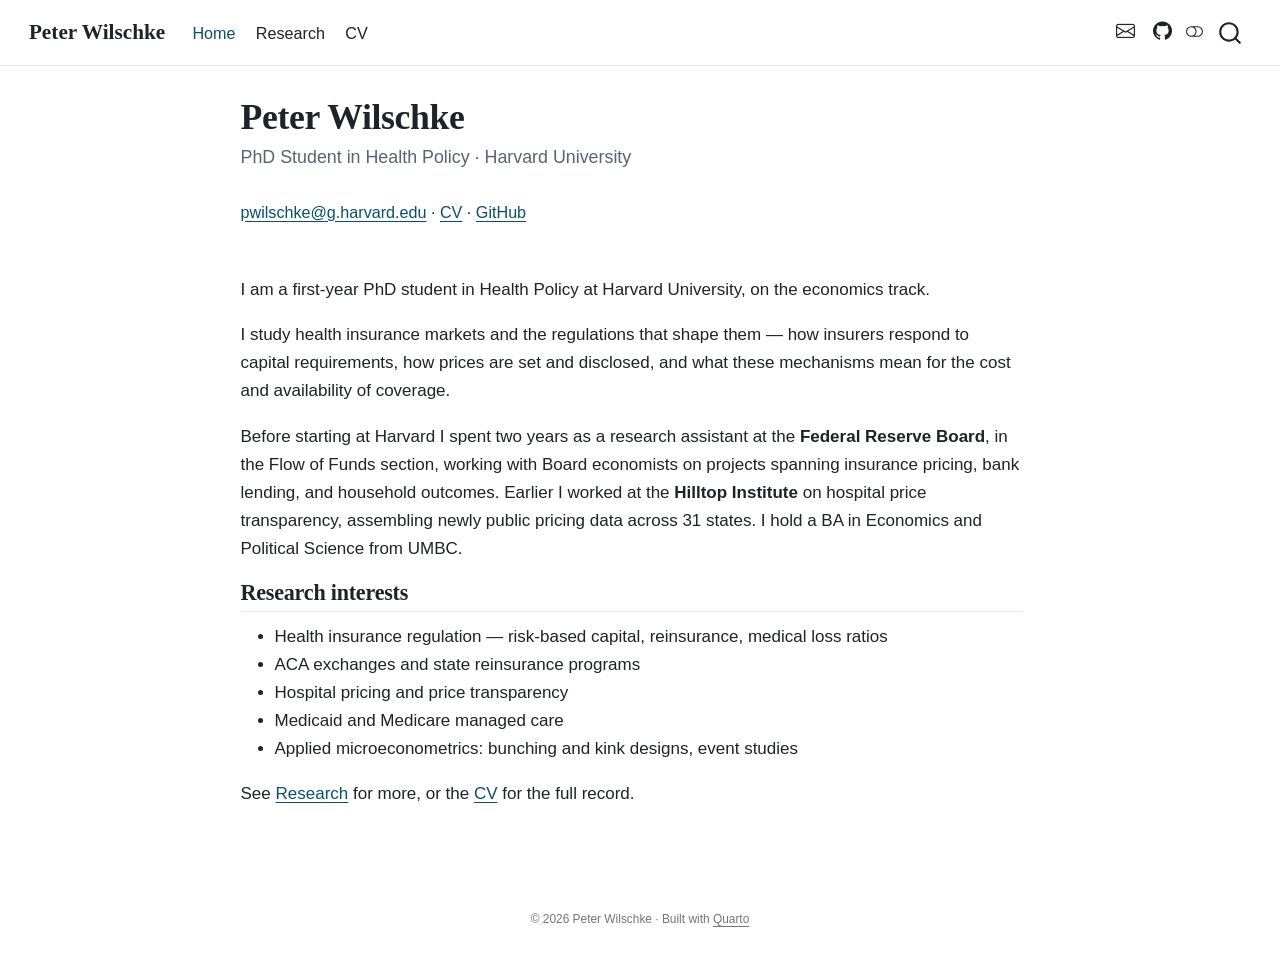
==== docs/index.html @ e1057bb3 "Initial site: Quarto academic template with published CV Home / Research / CV published; Teaching an" ====
<!DOCTYPE html>
<html xmlns="http://www.w3.org/1999/xhtml" lang="en" xml:lang="en"><head>

<meta charset="utf-8">
<meta name="generator" content="quarto-1.7.32">

<meta name="viewport" content="width=device-width, initial-scale=1.0, user-scalable=yes">


<title>Peter Wilschke</title>
<style>
code{white-space: pre-wrap;}
span.smallcaps{font-variant: small-caps;}
div.columns{display: flex; gap: min(4vw, 1.5em);}
div.column{flex: auto; overflow-x: auto;}
div.hanging-indent{margin-left: 1.5em; text-indent: -1.5em;}
ul.task-list{list-style: none;}
ul.task-list li input[type="checkbox"] {
  width: 0.8em;
  margin: 0 0.8em 0.2em -1em; /* quarto-specific, see https://github.com/quarto-dev/quarto-cli/issues/4556 */ 
  vertical-align: middle;
}
</style>


<script src="site_libs/quarto-nav/quarto-nav.js"></script>
<script src="site_libs/clipboard/clipboard.min.js"></script>
<script src="site_libs/quarto-search/autocomplete.umd.js"></script>
<script src="site_libs/quarto-search/fuse.min.js"></script>
<script src="site_libs/quarto-search/quarto-search.js"></script>
<meta name="quarto:offset" content="./">
<link href="./assets/favicon.svg" rel="icon" type="image/svg+xml">
<script src="site_libs/quarto-html/quarto.js" type="module"></script>
<script src="site_libs/quarto-html/tabsets/tabsets.js" type="module"></script>
<script src="site_libs/quarto-html/popper.min.js"></script>
<script src="site_libs/quarto-html/tippy.umd.min.js"></script>
<link href="site_libs/quarto-html/tippy.css" rel="stylesheet">
<link href="site_libs/quarto-html/quarto-syntax-highlighting-37eea08aefeeee20ff55810ff984fec1.css" rel="stylesheet" class="quarto-color-scheme" id="quarto-text-highlighting-styles">
<link href="site_libs/quarto-html/quarto-syntax-highlighting-dark-2fef5ea3f8957b3e4ecc936fc74692ca.css" rel="stylesheet" class="quarto-color-scheme quarto-color-alternate" id="quarto-text-highlighting-styles">
<link href="site_libs/quarto-html/quarto-syntax-highlighting-37eea08aefeeee20ff55810ff984fec1.css" rel="stylesheet" class="quarto-color-scheme-extra" id="quarto-text-highlighting-styles">
<script src="site_libs/bootstrap/bootstrap.min.js"></script>
<link href="site_libs/bootstrap/bootstrap-icons.css" rel="stylesheet">
<link href="site_libs/bootstrap/bootstrap-b8646046e01610fec146c53301347c7c.min.css" rel="stylesheet" append-hash="true" class="quarto-color-scheme" id="quarto-bootstrap" data-mode="light">
<link href="site_libs/bootstrap/bootstrap-dark-01fea5aeec53563ae94d8b8edf19205c.min.css" rel="stylesheet" append-hash="true" class="quarto-color-scheme quarto-color-alternate" id="quarto-bootstrap" data-mode="dark">
<link href="site_libs/bootstrap/bootstrap-b8646046e01610fec146c53301347c7c.min.css" rel="stylesheet" append-hash="true" class="quarto-color-scheme-extra" id="quarto-bootstrap" data-mode="light">
<script id="quarto-search-options" type="application/json">{
  "location": "navbar",
  "copy-button": false,
  "collapse-after": 3,
  "panel-placement": "end",
  "type": "overlay",
  "limit": 50,
  "keyboard-shortcut": [
    "f",
    "/",
    "s"
  ],
  "show-item-context": false,
  "language": {
    "search-no-results-text": "No results",
    "search-matching-documents-text": "matching documents",
    "search-copy-link-title": "Copy link to search",
    "search-hide-matches-text": "Hide additional matches",
    "search-more-match-text": "more match in this document",
    "search-more-matches-text": "more matches in this document",
    "search-clear-button-title": "Clear",
    "search-text-placeholder": "",
    "search-detached-cancel-button-title": "Cancel",
    "search-submit-button-title": "Submit",
    "search-label": "Search"
  }
}</script>
<style>html{ scroll-behavior: smooth; }</style>


<meta property="og:title" content="Peter Wilschke">
<meta property="og:description" content="PhD Student in Health Policy · Harvard University">
<meta property="og:site_name" content="Peter Wilschke">
</head>

<body class="nav-fixed fullcontent quarto-light"><script id="quarto-html-before-body" type="application/javascript">
    const toggleBodyColorMode = (bsSheetEl) => {
      const mode = bsSheetEl.getAttribute("data-mode");
      const bodyEl = window.document.querySelector("body");
      if (mode === "dark") {
        bodyEl.classList.add("quarto-dark");
        bodyEl.classList.remove("quarto-light");
      } else {
        bodyEl.classList.add("quarto-light");
        bodyEl.classList.remove("quarto-dark");
      }
    }
    const toggleBodyColorPrimary = () => {
      const bsSheetEl = window.document.querySelector("link#quarto-bootstrap:not([rel=disabled-stylesheet])");
      if (bsSheetEl) {
        toggleBodyColorMode(bsSheetEl);
      }
    }
    const setColorSchemeToggle = (alternate) => {
      const toggles = window.document.querySelectorAll('.quarto-color-scheme-toggle');
      for (let i=0; i < toggles.length; i++) {
        const toggle = toggles[i];
        if (toggle) {
          if (alternate) {
            toggle.classList.add("alternate");
          } else {
            toggle.classList.remove("alternate");
          }
        }
      }
    };
    const toggleColorMode = (alternate) => {
      // Switch the stylesheets
      const primaryStylesheets = window.document.querySelectorAll('link.quarto-color-scheme:not(.quarto-color-alternate)');
      const alternateStylesheets = window.document.querySelectorAll('link.quarto-color-scheme.quarto-color-alternate');
      manageTransitions('#quarto-margin-sidebar .nav-link', false);
      if (alternate) {
        // note: dark is layered on light, we don't disable primary!
        enableStylesheet(alternateStylesheets);
        for (const sheetNode of alternateStylesheets) {
          if (sheetNode.id === "quarto-bootstrap") {
            toggleBodyColorMode(sheetNode);
          }
        }
      } else {
        disableStylesheet(alternateStylesheets);
        enableStylesheet(primaryStylesheets)
        toggleBodyColorPrimary();
      }
      manageTransitions('#quarto-margin-sidebar .nav-link', true);
      // Switch the toggles
      setColorSchemeToggle(alternate)
      // Hack to workaround the fact that safari doesn't
      // properly recolor the scrollbar when toggling (#1455)
      if (navigator.userAgent.indexOf('Safari') > 0 && navigator.userAgent.indexOf('Chrome') == -1) {
        manageTransitions("body", false);
        window.scrollTo(0, 1);
        setTimeout(() => {
          window.scrollTo(0, 0);
          manageTransitions("body", true);
        }, 40);
      }
    }
    const disableStylesheet = (stylesheets) => {
      for (let i=0; i < stylesheets.length; i++) {
        const stylesheet = stylesheets[i];
        stylesheet.rel = 'disabled-stylesheet';
      }
    }
    const enableStylesheet = (stylesheets) => {
      for (let i=0; i < stylesheets.length; i++) {
        const stylesheet = stylesheets[i];
        if(stylesheet.rel !== 'stylesheet') { // for Chrome, which will still FOUC without this check
          stylesheet.rel = 'stylesheet';
        }
      }
    }
    const manageTransitions = (selector, allowTransitions) => {
      const els = window.document.querySelectorAll(selector);
      for (let i=0; i < els.length; i++) {
        const el = els[i];
        if (allowTransitions) {
          el.classList.remove('notransition');
        } else {
          el.classList.add('notransition');
        }
      }
    }
    const isFileUrl = () => {
      return window.location.protocol === 'file:';
    }
    const hasAlternateSentinel = () => {
      let styleSentinel = getColorSchemeSentinel();
      if (styleSentinel !== null) {
        return styleSentinel === "alternate";
      } else {
        return false;
      }
    }
    const setStyleSentinel = (alternate) => {
      const value = alternate ? "alternate" : "default";
      if (!isFileUrl()) {
        window.localStorage.setItem("quarto-color-scheme", value);
      } else {
        localAlternateSentinel = value;
      }
    }
    const getColorSchemeSentinel = () => {
      if (!isFileUrl()) {
        const storageValue = window.localStorage.getItem("quarto-color-scheme");
        return storageValue != null ? storageValue : localAlternateSentinel;
      } else {
        return localAlternateSentinel;
      }
    }
    const toggleGiscusIfUsed = (isAlternate, darkModeDefault) => {
      const baseTheme = document.querySelector('#giscus-base-theme')?.value ?? 'light';
      const alternateTheme = document.querySelector('#giscus-alt-theme')?.value ?? 'dark';
      let newTheme = '';
      if(authorPrefersDark) {
        newTheme = isAlternate ? baseTheme : alternateTheme;
      } else {
        newTheme = isAlternate ? alternateTheme : baseTheme;
      }
      const changeGiscusTheme = () => {
        // From: https://github.com/giscus/giscus/issues/336
        const sendMessage = (message) => {
          const iframe = document.querySelector('iframe.giscus-frame');
          if (!iframe) return;
          iframe.contentWindow.postMessage({ giscus: message }, 'https://giscus.app');
        }
        sendMessage({
          setConfig: {
            theme: newTheme
          }
        });
      }
      const isGiscussLoaded = window.document.querySelector('iframe.giscus-frame') !== null;
      if (isGiscussLoaded) {
        changeGiscusTheme();
      }
    };
    const authorPrefersDark = false;
    const darkModeDefault = authorPrefersDark;
      document.querySelector('link#quarto-text-highlighting-styles.quarto-color-scheme-extra').rel = 'disabled-stylesheet';
      document.querySelector('link#quarto-bootstrap.quarto-color-scheme-extra').rel = 'disabled-stylesheet';
    let localAlternateSentinel = darkModeDefault ? 'alternate' : 'default';
    // Dark / light mode switch
    window.quartoToggleColorScheme = () => {
      // Read the current dark / light value
      let toAlternate = !hasAlternateSentinel();
      toggleColorMode(toAlternate);
      setStyleSentinel(toAlternate);
      toggleGiscusIfUsed(toAlternate, darkModeDefault);
      window.dispatchEvent(new Event('resize'));
    };
    // Switch to dark mode if need be
    if (hasAlternateSentinel()) {
      toggleColorMode(true);
    } else {
      toggleColorMode(false);
    }
  </script>

<div id="quarto-search-results"></div>
  <header id="quarto-header" class="headroom fixed-top">
    <nav class="navbar navbar-expand-lg " data-bs-theme="dark">
      <div class="navbar-container container-fluid">
      <div class="navbar-brand-container mx-auto">
    <a class="navbar-brand" href="./index.html">
    <span class="navbar-title">Peter Wilschke</span>
    </a>
  </div>
            <div id="quarto-search" class="" title="Search"></div>
          <button class="navbar-toggler" type="button" data-bs-toggle="collapse" data-bs-target="#navbarCollapse" aria-controls="navbarCollapse" role="menu" aria-expanded="false" aria-label="Toggle navigation" onclick="if (window.quartoToggleHeadroom) { window.quartoToggleHeadroom(); }">
  <span class="navbar-toggler-icon"></span>
</button>
          <div class="collapse navbar-collapse" id="navbarCollapse">
            <ul class="navbar-nav navbar-nav-scroll me-auto">
  <li class="nav-item">
    <a class="nav-link active" href="./index.html" aria-current="page"> 
<span class="menu-text">Home</span></a>
  </li>  
  <li class="nav-item">
    <a class="nav-link" href="./research.html"> 
<span class="menu-text">Research</span></a>
  </li>  
  <li class="nav-item">
    <a class="nav-link" href="./cv.html"> 
<span class="menu-text">CV</span></a>
  </li>  
</ul>
            <ul class="navbar-nav navbar-nav-scroll ms-auto">
  <li class="nav-item compact">
    <a class="nav-link" href="mailto:pwilschke@g.harvard.edu"> <i class="bi bi-envelope" role="img" aria-label="Email">
</i> 
<span class="menu-text"></span></a>
  </li>  
  <li class="nav-item compact">
    <a class="nav-link" href="https://github.com/pwilschke"> <i class="bi bi-github" role="img" aria-label="GitHub">
</i> 
<span class="menu-text"></span></a>
  </li>  
</ul>
          </div> <!-- /navcollapse -->
            <div class="quarto-navbar-tools">
  <a href="" class="quarto-color-scheme-toggle quarto-navigation-tool  px-1" onclick="window.quartoToggleColorScheme(); return false;" title="Toggle dark mode"><i class="bi"></i></a>
</div>
      </div> <!-- /container-fluid -->
    </nav>
</header>
<!-- content -->
<div id="quarto-content" class="quarto-container page-columns page-rows-contents page-layout-article page-navbar">
<!-- sidebar -->
<!-- margin-sidebar -->
    
<!-- main -->
<main class="content" id="quarto-document-content">


<header id="title-block-header" class="quarto-title-block default">
<div class="quarto-title">
<h1 class="title">Peter Wilschke</h1>
<p class="subtitle lead">PhD Student in Health Policy · Harvard University</p>
</div>



<div class="quarto-title-meta">

    
  
    
  </div>
  


</header>


<div class="contact-row">
<p><a href="mailto:pwilschke@g.harvard.edu">pwilschke@g.harvard.edu</a> · <a href="./cv.html">CV</a> · <a href="https://github.com/pwilschke">GitHub</a></p>
</div>
<p>I am a first-year PhD student in Health Policy at Harvard University, on the economics track.</p>
<p>I study health insurance markets and the regulations that shape them — how insurers respond to capital requirements, how prices are set and disclosed, and what these mechanisms mean for the cost and availability of coverage.</p>
<p>Before starting at Harvard I spent two years as a research assistant at the <strong>Federal Reserve Board</strong>, in the Flow of Funds section, working with Board economists on projects spanning insurance pricing, bank lending, and household outcomes. Earlier I worked at the <strong>Hilltop Institute</strong> on hospital price transparency, assembling newly public pricing data across 31 states. I hold a BA in Economics and Political Science from UMBC.</p>
<section id="research-interests" class="level2">
<h2 data-anchor-id="research-interests">Research interests</h2>
<div class="interests">
<ul>
<li>Health insurance regulation — risk-based capital, reinsurance, medical loss ratios</li>
<li>ACA exchanges and state reinsurance programs</li>
<li>Hospital pricing and price transparency</li>
<li>Medicaid and Medicare managed care</li>
<li>Applied microeconometrics: bunching and kink designs, event studies</li>
</ul>
</div>
<p>See <a href="./research.html">Research</a> for more, or the <a href="./cv.html">CV</a> for the full record.</p>


</section>

</main> <!-- /main -->
<script id="quarto-html-after-body" type="application/javascript">
  window.document.addEventListener("DOMContentLoaded", function (event) {
    // Ensure there is a toggle, if there isn't float one in the top right
    if (window.document.querySelector('.quarto-color-scheme-toggle') === null) {
      const a = window.document.createElement('a');
      a.classList.add('top-right');
      a.classList.add('quarto-color-scheme-toggle');
      a.href = "";
      a.onclick = function() { try { window.quartoToggleColorScheme(); } catch {} return false; };
      const i = window.document.createElement("i");
      i.classList.add('bi');
      a.appendChild(i);
      window.document.body.appendChild(a);
    }
    setColorSchemeToggle(hasAlternateSentinel())
    const isCodeAnnotation = (el) => {
      for (const clz of el.classList) {
        if (clz.startsWith('code-annotation-')) {                     
          return true;
        }
      }
      return false;
    }
    const onCopySuccess = function(e) {
      // button target
      const button = e.trigger;
      // don't keep focus
      button.blur();
      // flash "checked"
      button.classList.add('code-copy-button-checked');
      var currentTitle = button.getAttribute("title");
      button.setAttribute("title", "Copied!");
      let tooltip;
      if (window.bootstrap) {
        button.setAttribute("data-bs-toggle", "tooltip");
        button.setAttribute("data-bs-placement", "left");
        button.setAttribute("data-bs-title", "Copied!");
        tooltip = new bootstrap.Tooltip(button, 
          { trigger: "manual", 
            customClass: "code-copy-button-tooltip",
            offset: [0, -8]});
        tooltip.show();    
      }
      setTimeout(function() {
        if (tooltip) {
          tooltip.hide();
          button.removeAttribute("data-bs-title");
          button.removeAttribute("data-bs-toggle");
          button.removeAttribute("data-bs-placement");
        }
        button.setAttribute("title", currentTitle);
        button.classList.remove('code-copy-button-checked');
      }, 1000);
      // clear code selection
      e.clearSelection();
    }
    const getTextToCopy = function(trigger) {
        const codeEl = trigger.previousElementSibling.cloneNode(true);
        for (const childEl of codeEl.children) {
          if (isCodeAnnotation(childEl)) {
            childEl.remove();
          }
        }
        return codeEl.innerText;
    }
    const clipboard = new window.ClipboardJS('.code-copy-button:not([data-in-quarto-modal])', {
      text: getTextToCopy
    });
    clipboard.on('success', onCopySuccess);
    if (window.document.getElementById('quarto-embedded-source-code-modal')) {
      const clipboardModal = new window.ClipboardJS('.code-copy-button[data-in-quarto-modal]', {
        text: getTextToCopy,
        container: window.document.getElementById('quarto-embedded-source-code-modal')
      });
      clipboardModal.on('success', onCopySuccess);
    }
      var localhostRegex = new RegExp(/^(?:http|https):\/\/localhost\:?[0-9]*\//);
      var mailtoRegex = new RegExp(/^mailto:/);
        var filterRegex = new RegExp("https:\/\/pwilschke\.github\.io");
      var isInternal = (href) => {
          return filterRegex.test(href) || localhostRegex.test(href) || mailtoRegex.test(href);
      }
      // Inspect non-navigation links and adorn them if external
     var links = window.document.querySelectorAll('a[href]:not(.nav-link):not(.navbar-brand):not(.toc-action):not(.sidebar-link):not(.sidebar-item-toggle):not(.pagination-link):not(.no-external):not([aria-hidden]):not(.dropdown-item):not(.quarto-navigation-tool):not(.about-link)');
      for (var i=0; i<links.length; i++) {
        const link = links[i];
        if (!isInternal(link.href)) {
          // undo the damage that might have been done by quarto-nav.js in the case of
          // links that we want to consider external
          if (link.dataset.originalHref !== undefined) {
            link.href = link.dataset.originalHref;
          }
            // target, if specified
            link.setAttribute("target", "_blank");
            if (link.getAttribute("rel") === null) {
              link.setAttribute("rel", "noopener");
            }
        }
      }
    function tippyHover(el, contentFn, onTriggerFn, onUntriggerFn) {
      const config = {
        allowHTML: true,
        maxWidth: 500,
        delay: 100,
        arrow: false,
        appendTo: function(el) {
            return el.parentElement;
        },
        interactive: true,
        interactiveBorder: 10,
        theme: 'quarto',
        placement: 'bottom-start',
      };
      if (contentFn) {
        config.content = contentFn;
      }
      if (onTriggerFn) {
        config.onTrigger = onTriggerFn;
      }
      if (onUntriggerFn) {
        config.onUntrigger = onUntriggerFn;
      }
      window.tippy(el, config); 
    }
    const noterefs = window.document.querySelectorAll('a[role="doc-noteref"]');
    for (var i=0; i<noterefs.length; i++) {
      const ref = noterefs[i];
      tippyHover(ref, function() {
        // use id or data attribute instead here
        let href = ref.getAttribute('data-footnote-href') || ref.getAttribute('href');
        try { href = new URL(href).hash; } catch {}
        const id = href.replace(/^#\/?/, "");
        const note = window.document.getElementById(id);
        if (note) {
          return note.innerHTML;
        } else {
          return "";
        }
      });
    }
    const xrefs = window.document.querySelectorAll('a.quarto-xref');
    const processXRef = (id, note) => {
      // Strip column container classes
      const stripColumnClz = (el) => {
        el.classList.remove("page-full", "page-columns");
        if (el.children) {
          for (const child of el.children) {
            stripColumnClz(child);
          }
        }
      }
      stripColumnClz(note)
      if (id === null || id.startsWith('sec-')) {
        // Special case sections, only their first couple elements
        const container = document.createElement("div");
        if (note.children && note.children.length > 2) {
          container.appendChild(note.children[0].cloneNode(true));
          for (let i = 1; i < note.children.length; i++) {
            const child = note.children[i];
            if (child.tagName === "P" && child.innerText === "") {
              continue;
            } else {
              container.appendChild(child.cloneNode(true));
              break;
            }
          }
          if (window.Quarto?.typesetMath) {
            window.Quarto.typesetMath(container);
          }
          return container.innerHTML
        } else {
          if (window.Quarto?.typesetMath) {
            window.Quarto.typesetMath(note);
          }
          return note.innerHTML;
        }
      } else {
        // Remove any anchor links if they are present
        const anchorLink = note.querySelector('a.anchorjs-link');
        if (anchorLink) {
          anchorLink.remove();
        }
        if (window.Quarto?.typesetMath) {
          window.Quarto.typesetMath(note);
        }
        if (note.classList.contains("callout")) {
          return note.outerHTML;
        } else {
          return note.innerHTML;
        }
      }
    }
    for (var i=0; i<xrefs.length; i++) {
      const xref = xrefs[i];
      tippyHover(xref, undefined, function(instance) {
        instance.disable();
        let url = xref.getAttribute('href');
        let hash = undefined; 
        if (url.startsWith('#')) {
          hash = url;
        } else {
          try { hash = new URL(url).hash; } catch {}
        }
        if (hash) {
          const id = hash.replace(/^#\/?/, "");
          const note = window.document.getElementById(id);
          if (note !== null) {
            try {
              const html = processXRef(id, note.cloneNode(true));
              instance.setContent(html);
            } finally {
              instance.enable();
              instance.show();
            }
          } else {
            // See if we can fetch this
            fetch(url.split('#')[0])
            .then(res => res.text())
            .then(html => {
              const parser = new DOMParser();
              const htmlDoc = parser.parseFromString(html, "text/html");
              const note = htmlDoc.getElementById(id);
              if (note !== null) {
                const html = processXRef(id, note);
                instance.setContent(html);
              } 
            }).finally(() => {
              instance.enable();
              instance.show();
            });
          }
        } else {
          // See if we can fetch a full url (with no hash to target)
          // This is a special case and we should probably do some content thinning / targeting
          fetch(url)
          .then(res => res.text())
          .then(html => {
            const parser = new DOMParser();
            const htmlDoc = parser.parseFromString(html, "text/html");
            const note = htmlDoc.querySelector('main.content');
            if (note !== null) {
              // This should only happen for chapter cross references
              // (since there is no id in the URL)
              // remove the first header
              if (note.children.length > 0 && note.children[0].tagName === "HEADER") {
                note.children[0].remove();
              }
              const html = processXRef(null, note);
              instance.setContent(html);
            } 
          }).finally(() => {
            instance.enable();
            instance.show();
          });
        }
      }, function(instance) {
      });
    }
        let selectedAnnoteEl;
        const selectorForAnnotation = ( cell, annotation) => {
          let cellAttr = 'data-code-cell="' + cell + '"';
          let lineAttr = 'data-code-annotation="' +  annotation + '"';
          const selector = 'span[' + cellAttr + '][' + lineAttr + ']';
          return selector;
        }
        const selectCodeLines = (annoteEl) => {
          const doc = window.document;
          const targetCell = annoteEl.getAttribute("data-target-cell");
          const targetAnnotation = annoteEl.getAttribute("data-target-annotation");
          const annoteSpan = window.document.querySelector(selectorForAnnotation(targetCell, targetAnnotation));
          const lines = annoteSpan.getAttribute("data-code-lines").split(",");
          const lineIds = lines.map((line) => {
            return targetCell + "-" + line;
          })
          let top = null;
          let height = null;
          let parent = null;
          if (lineIds.length > 0) {
              //compute the position of the single el (top and bottom and make a div)
              const el = window.document.getElementById(lineIds[0]);
              top = el.offsetTop;
              height = el.offsetHeight;
              parent = el.parentElement.parentElement;
            if (lineIds.length > 1) {
              const lastEl = window.document.getElementById(lineIds[lineIds.length - 1]);
              const bottom = lastEl.offsetTop + lastEl.offsetHeight;
              height = bottom - top;
            }
            if (top !== null && height !== null && parent !== null) {
              // cook up a div (if necessary) and position it 
              let div = window.document.getElementById("code-annotation-line-highlight");
              if (div === null) {
                div = window.document.createElement("div");
                div.setAttribute("id", "code-annotation-line-highlight");
                div.style.position = 'absolute';
                parent.appendChild(div);
              }
              div.style.top = top - 2 + "px";
              div.style.height = height + 4 + "px";
              div.style.left = 0;
              let gutterDiv = window.document.getElementById("code-annotation-line-highlight-gutter");
              if (gutterDiv === null) {
                gutterDiv = window.document.createElement("div");
                gutterDiv.setAttribute("id", "code-annotation-line-highlight-gutter");
                gutterDiv.style.position = 'absolute';
                const codeCell = window.document.getElementById(targetCell);
                const gutter = codeCell.querySelector('.code-annotation-gutter');
                gutter.appendChild(gutterDiv);
              }
              gutterDiv.style.top = top - 2 + "px";
              gutterDiv.style.height = height + 4 + "px";
            }
            selectedAnnoteEl = annoteEl;
          }
        };
        const unselectCodeLines = () => {
          const elementsIds = ["code-annotation-line-highlight", "code-annotation-line-highlight-gutter"];
          elementsIds.forEach((elId) => {
            const div = window.document.getElementById(elId);
            if (div) {
              div.remove();
            }
          });
          selectedAnnoteEl = undefined;
        };
          // Handle positioning of the toggle
      window.addEventListener(
        "resize",
        throttle(() => {
          elRect = undefined;
          if (selectedAnnoteEl) {
            selectCodeLines(selectedAnnoteEl);
          }
        }, 10)
      );
      function throttle(fn, ms) {
      let throttle = false;
      let timer;
        return (...args) => {
          if(!throttle) { // first call gets through
              fn.apply(this, args);
              throttle = true;
          } else { // all the others get throttled
              if(timer) clearTimeout(timer); // cancel #2
              timer = setTimeout(() => {
                fn.apply(this, args);
                timer = throttle = false;
              }, ms);
          }
        };
      }
        // Attach click handler to the DT
        const annoteDls = window.document.querySelectorAll('dt[data-target-cell]');
        for (const annoteDlNode of annoteDls) {
          annoteDlNode.addEventListener('click', (event) => {
            const clickedEl = event.target;
            if (clickedEl !== selectedAnnoteEl) {
              unselectCodeLines();
              const activeEl = window.document.querySelector('dt[data-target-cell].code-annotation-active');
              if (activeEl) {
                activeEl.classList.remove('code-annotation-active');
              }
              selectCodeLines(clickedEl);
              clickedEl.classList.add('code-annotation-active');
            } else {
              // Unselect the line
              unselectCodeLines();
              clickedEl.classList.remove('code-annotation-active');
            }
          });
        }
    const findCites = (el) => {
      const parentEl = el.parentElement;
      if (parentEl) {
        const cites = parentEl.dataset.cites;
        if (cites) {
          return {
            el,
            cites: cites.split(' ')
          };
        } else {
          return findCites(el.parentElement)
        }
      } else {
        return undefined;
      }
    };
    var bibliorefs = window.document.querySelectorAll('a[role="doc-biblioref"]');
    for (var i=0; i<bibliorefs.length; i++) {
      const ref = bibliorefs[i];
      const citeInfo = findCites(ref);
      if (citeInfo) {
        tippyHover(citeInfo.el, function() {
          var popup = window.document.createElement('div');
          citeInfo.cites.forEach(function(cite) {
            var citeDiv = window.document.createElement('div');
            citeDiv.classList.add('hanging-indent');
            citeDiv.classList.add('csl-entry');
            var biblioDiv = window.document.getElementById('ref-' + cite);
            if (biblioDiv) {
              citeDiv.innerHTML = biblioDiv.innerHTML;
            }
            popup.appendChild(citeDiv);
          });
          return popup.innerHTML;
        });
      }
    }
  });
  </script>
</div> <!-- /content -->
<footer class="footer">
  <div class="nav-footer">
    <div class="nav-footer-left">
      &nbsp;
    </div>   
    <div class="nav-footer-center">
<p>© 2026 Peter Wilschke · Built with <a href="https://quarto.org">Quarto</a></p>
</div>
    <div class="nav-footer-right">
      &nbsp;
    </div>
  </div>
</footer>




<script src="site_libs/quarto-html/zenscroll-min.js"></script>
</body></html>
---- docs/site_libs/quarto-html/tippy.css ----
.tippy-box[data-animation=fade][data-state=hidden]{opacity:0}[data-tippy-root]{max-width:calc(100vw - 10px)}.tippy-box{position:relative;background-color:#333;color:#fff;border-radius:4px;font-size:14px;line-height:1.4;white-space:normal;outline:0;transition-property:transform,visibility,opacity}.tippy-box[data-placement^=top]>.tippy-arrow{bottom:0}.tippy-box[data-placement^=top]>.tippy-arrow:before{bottom:-7px;left:0;border-width:8px 8px 0;border-top-color:initial;transform-origin:center top}.tippy-box[data-placement^=bottom]>.tippy-arrow{top:0}.tippy-box[data-placement^=bottom]>.tippy-arrow:before{top:-7px;left:0;border-width:0 8px 8px;border-bottom-color:initial;transform-origin:center bottom}.tippy-box[data-placement^=left]>.tippy-arrow{right:0}.tippy-box[data-placement^=left]>.tippy-arrow:before{border-width:8px 0 8px 8px;border-left-color:initial;right:-7px;transform-origin:center left}.tippy-box[data-placement^=right]>.tippy-arrow{left:0}.tippy-box[data-placement^=right]>.tippy-arrow:before{left:-7px;border-width:8px 8px 8px 0;border-right-color:initial;transform-origin:center right}.tippy-box[data-inertia][data-state=visible]{transition-timing-function:cubic-bezier(.54,1.5,.38,1.11)}.tippy-arrow{width:16px;height:16px;color:#333}.tippy-arrow:before{content:"";position:absolute;border-color:transparent;border-style:solid}.tippy-content{position:relative;padding:5px 9px;z-index:1}
---- docs/site_libs/quarto-html/quarto-syntax-highlighting-37eea08aefeeee20ff55810ff984fec1.css ----
/* quarto syntax highlight colors */
:root {
  --quarto-hl-ot-color: #003B4F;
  --quarto-hl-at-color: #657422;
  --quarto-hl-ss-color: #20794D;
  --quarto-hl-an-color: #5E5E5E;
  --quarto-hl-fu-color: #4758AB;
  --quarto-hl-st-color: #20794D;
  --quarto-hl-cf-color: #003B4F;
  --quarto-hl-op-color: #5E5E5E;
  --quarto-hl-er-color: #AD0000;
  --quarto-hl-bn-color: #AD0000;
  --quarto-hl-al-color: #AD0000;
  --quarto-hl-va-color: #111111;
  --quarto-hl-bu-color: inherit;
  --quarto-hl-ex-color: inherit;
  --quarto-hl-pp-color: #AD0000;
  --quarto-hl-in-color: #5E5E5E;
  --quarto-hl-vs-color: #20794D;
  --quarto-hl-wa-color: #5E5E5E;
  --quarto-hl-do-color: #5E5E5E;
  --quarto-hl-im-color: #00769E;
  --quarto-hl-ch-color: #20794D;
  --quarto-hl-dt-color: #AD0000;
  --quarto-hl-fl-color: #AD0000;
  --quarto-hl-co-color: #5E5E5E;
  --quarto-hl-cv-color: #5E5E5E;
  --quarto-hl-cn-color: #8f5902;
  --quarto-hl-sc-color: #5E5E5E;
  --quarto-hl-dv-color: #AD0000;
  --quarto-hl-kw-color: #003B4F;
}

/* other quarto variables */
:root {
  --quarto-font-monospace: SFMono-Regular, Menlo, Monaco, Consolas, "Liberation Mono", "Courier New", monospace;
}

/* syntax highlight based on Pandoc's rules */
pre > code.sourceCode > span {
  color: #003B4F;
}

code.sourceCode > span {
  color: #003B4F;
}

div.sourceCode,
div.sourceCode pre.sourceCode {
  color: #003B4F;
}

/* Normal */
code span {
  color: #003B4F;
}

/* Alert */
code span.al {
  color: #AD0000;
  font-style: inherit;
}

/* Annotation */
code span.an {
  color: #5E5E5E;
  font-style: inherit;
}

/* Attribute */
code span.at {
  color: #657422;
  font-style: inherit;
}

/* BaseN */
code span.bn {
  color: #AD0000;
  font-style: inherit;
}

/* BuiltIn */
code span.bu {
  font-style: inherit;
}

/* ControlFlow */
code span.cf {
  color: #003B4F;
  font-weight: bold;
  font-style: inherit;
}

/* Char */
code span.ch {
  color: #20794D;
  font-style: inherit;
}

/* Constant */
code span.cn {
  color: #8f5902;
  font-style: inherit;
}

/* Comment */
code span.co {
  color: #5E5E5E;
  font-style: inherit;
}

/* CommentVar */
code span.cv {
  color: #5E5E5E;
  font-style: italic;
}

/* Documentation */
code span.do {
  color: #5E5E5E;
  font-style: italic;
}

/* DataType */
code span.dt {
  color: #AD0000;
  font-style: inherit;
}

/* DecVal */
code span.dv {
  color: #AD0000;
  font-style: inherit;
}

/* Error */
code span.er {
  color: #AD0000;
  font-style: inherit;
}

/* Extension */
code span.ex {
  font-style: inherit;
}

/* Float */
code span.fl {
  color: #AD0000;
  font-style: inherit;
}

/* Function */
code span.fu {
  color: #4758AB;
  font-style: inherit;
}

/* Import */
code span.im {
  color: #00769E;
  font-style: inherit;
}

/* Information */
code span.in {
  color: #5E5E5E;
  font-style: inherit;
}

/* Keyword */
code span.kw {
  color: #003B4F;
  font-weight: bold;
  font-style: inherit;
}

/* Operator */
code span.op {
  color: #5E5E5E;
  font-style: inherit;
}

/* Other */
code span.ot {
  color: #003B4F;
  font-style: inherit;
}

/* Preprocessor */
code span.pp {
  color: #AD0000;
  font-style: inherit;
}

/* SpecialChar */
code span.sc {
  color: #5E5E5E;
  font-style: inherit;
}

/* SpecialString */
code span.ss {
  color: #20794D;
  font-style: inherit;
}

/* String */
code span.st {
  color: #20794D;
  font-style: inherit;
}

/* Variable */
code span.va {
  color: #111111;
  font-style: inherit;
}

/* VerbatimString */
code span.vs {
  color: #20794D;
  font-style: inherit;
}

/* Warning */
code span.wa {
  color: #5E5E5E;
  font-style: italic;
}

.prevent-inlining {
  content: "</";
}

/*# sourceMappingURL=27d3d809615f7771493d095567f04340.css.map */
---- docs/site_libs/quarto-html/quarto-syntax-highlighting-dark-2fef5ea3f8957b3e4ecc936fc74692ca.css ----
/* quarto syntax highlight colors */
:root {
  --quarto-hl-al-color: #f07178;
  --quarto-hl-an-color: #d4d0ab;
  --quarto-hl-at-color: #00e0e0;
  --quarto-hl-bn-color: #d4d0ab;
  --quarto-hl-bu-color: #abe338;
  --quarto-hl-ch-color: #abe338;
  --quarto-hl-co-color: #f8f8f2;
  --quarto-hl-cv-color: #ffd700;
  --quarto-hl-cn-color: #ffd700;
  --quarto-hl-cf-color: #ffa07a;
  --quarto-hl-dt-color: #ffa07a;
  --quarto-hl-dv-color: #d4d0ab;
  --quarto-hl-do-color: #f8f8f2;
  --quarto-hl-er-color: #f07178;
  --quarto-hl-ex-color: #00e0e0;
  --quarto-hl-fl-color: #d4d0ab;
  --quarto-hl-fu-color: #ffa07a;
  --quarto-hl-im-color: #abe338;
  --quarto-hl-in-color: #d4d0ab;
  --quarto-hl-kw-color: #ffa07a;
  --quarto-hl-op-color: #ffa07a;
  --quarto-hl-ot-color: #00e0e0;
  --quarto-hl-pp-color: #dcc6e0;
  --quarto-hl-re-color: #00e0e0;
  --quarto-hl-sc-color: #abe338;
  --quarto-hl-ss-color: #abe338;
  --quarto-hl-st-color: #abe338;
  --quarto-hl-va-color: #00e0e0;
  --quarto-hl-vs-color: #abe338;
  --quarto-hl-wa-color: #dcc6e0;
}

/* other quarto variables */
:root {
  --quarto-font-monospace: SFMono-Regular, Menlo, Monaco, Consolas, "Liberation Mono", "Courier New", monospace;
}

/* syntax highlight based on Pandoc's rules */
pre > code.sourceCode > span {
  color: #f8f8f2;
}

code.sourceCode > span {
  color: #f8f8f2;
}

div.sourceCode,
div.sourceCode pre.sourceCode {
  color: #f8f8f2;
}

/* Normal */
code span {
  color: #f8f8f2;
}

/* Alert */
code span.al {
  color: #f07178;
}

/* Annotation */
code span.an {
  color: #d4d0ab;
}

/* Attribute */
code span.at {
  color: #00e0e0;
}

/* BaseN */
code span.bn {
  color: #d4d0ab;
}

/* BuiltIn */
code span.bu {
  color: #abe338;
}

/* ControlFlow */
code span.cf {
  font-weight: bold;
  color: #ffa07a;
}

/* Char */
code span.ch {
  color: #abe338;
}

/* Constant */
code span.cn {
  color: #ffd700;
}

/* Comment */
code span.co {
  font-style: italic;
  color: #f8f8f2;
}

/* CommentVar */
code span.cv {
  color: #ffd700;
}

/* Documentation */
code span.do {
  color: #f8f8f2;
}

/* DataType */
code span.dt {
  color: #ffa07a;
}

/* DecVal */
code span.dv {
  color: #d4d0ab;
}

/* Error */
code span.er {
  color: #f07178;
  text-decoration: underline;
}

/* Extension */
code span.ex {
  font-weight: bold;
  color: #00e0e0;
}

/* Float */
code span.fl {
  color: #d4d0ab;
}

/* Function */
code span.fu {
  color: #ffa07a;
}

/* Import */
code span.im {
  color: #abe338;
}

/* Information */
code span.in {
  color: #d4d0ab;
}

/* Keyword */
code span.kw {
  font-weight: bold;
  color: #ffa07a;
}

/* Operator */
code span.op {
  color: #ffa07a;
}

/* Other */
code span.ot {
  color: #00e0e0;
}

/* Preprocessor */
code span.pp {
  color: #dcc6e0;
}

/* RegionMarker */
code span.re {
  background-color: #f8f8f2;
  color: #00e0e0;
}

/* SpecialChar */
code span.sc {
  color: #abe338;
}

/* SpecialString */
code span.ss {
  color: #abe338;
}

/* String */
code span.st {
  color: #abe338;
}

/* Variable */
code span.va {
  color: #00e0e0;
}

/* VerbatimString */
code span.vs {
  color: #abe338;
}

/* Warning */
code span.wa {
  color: #dcc6e0;
}

.prevent-inlining {
  content: "</";
}

/*# sourceMappingURL=9d1c423767af11a14e59cf8ecfea55bb.css.map */
---- docs/site_libs/quarto-html/quarto-syntax-highlighting-37eea08aefeeee20ff55810ff984fec1.css ----
/* quarto syntax highlight colors */
:root {
  --quarto-hl-ot-color: #003B4F;
  --quarto-hl-at-color: #657422;
  --quarto-hl-ss-color: #20794D;
  --quarto-hl-an-color: #5E5E5E;
  --quarto-hl-fu-color: #4758AB;
  --quarto-hl-st-color: #20794D;
  --quarto-hl-cf-color: #003B4F;
  --quarto-hl-op-color: #5E5E5E;
  --quarto-hl-er-color: #AD0000;
  --quarto-hl-bn-color: #AD0000;
  --quarto-hl-al-color: #AD0000;
  --quarto-hl-va-color: #111111;
  --quarto-hl-bu-color: inherit;
  --quarto-hl-ex-color: inherit;
  --quarto-hl-pp-color: #AD0000;
  --quarto-hl-in-color: #5E5E5E;
  --quarto-hl-vs-color: #20794D;
  --quarto-hl-wa-color: #5E5E5E;
  --quarto-hl-do-color: #5E5E5E;
  --quarto-hl-im-color: #00769E;
  --quarto-hl-ch-color: #20794D;
  --quarto-hl-dt-color: #AD0000;
  --quarto-hl-fl-color: #AD0000;
  --quarto-hl-co-color: #5E5E5E;
  --quarto-hl-cv-color: #5E5E5E;
  --quarto-hl-cn-color: #8f5902;
  --quarto-hl-sc-color: #5E5E5E;
  --quarto-hl-dv-color: #AD0000;
  --quarto-hl-kw-color: #003B4F;
}

/* other quarto variables */
:root {
  --quarto-font-monospace: SFMono-Regular, Menlo, Monaco, Consolas, "Liberation Mono", "Courier New", monospace;
}

/* syntax highlight based on Pandoc's rules */
pre > code.sourceCode > span {
  color: #003B4F;
}

code.sourceCode > span {
  color: #003B4F;
}

div.sourceCode,
div.sourceCode pre.sourceCode {
  color: #003B4F;
}

/* Normal */
code span {
  color: #003B4F;
}

/* Alert */
code span.al {
  color: #AD0000;
  font-style: inherit;
}

/* Annotation */
code span.an {
  color: #5E5E5E;
  font-style: inherit;
}

/* Attribute */
code span.at {
  color: #657422;
  font-style: inherit;
}

/* BaseN */
code span.bn {
  color: #AD0000;
  font-style: inherit;
}

/* BuiltIn */
code span.bu {
  font-style: inherit;
}

/* ControlFlow */
code span.cf {
  color: #003B4F;
  font-weight: bold;
  font-style: inherit;
}

/* Char */
code span.ch {
  color: #20794D;
  font-style: inherit;
}

/* Constant */
code span.cn {
  color: #8f5902;
  font-style: inherit;
}

/* Comment */
code span.co {
  color: #5E5E5E;
  font-style: inherit;
}

/* CommentVar */
code span.cv {
  color: #5E5E5E;
  font-style: italic;
}

/* Documentation */
code span.do {
  color: #5E5E5E;
  font-style: italic;
}

/* DataType */
code span.dt {
  color: #AD0000;
  font-style: inherit;
}

/* DecVal */
code span.dv {
  color: #AD0000;
  font-style: inherit;
}

/* Error */
code span.er {
  color: #AD0000;
  font-style: inherit;
}

/* Extension */
code span.ex {
  font-style: inherit;
}

/* Float */
code span.fl {
  color: #AD0000;
  font-style: inherit;
}

/* Function */
code span.fu {
  color: #4758AB;
  font-style: inherit;
}

/* Import */
code span.im {
  color: #00769E;
  font-style: inherit;
}

/* Information */
code span.in {
  color: #5E5E5E;
  font-style: inherit;
}

/* Keyword */
code span.kw {
  color: #003B4F;
  font-weight: bold;
  font-style: inherit;
}

/* Operator */
code span.op {
  color: #5E5E5E;
  font-style: inherit;
}

/* Other */
code span.ot {
  color: #003B4F;
  font-style: inherit;
}

/* Preprocessor */
code span.pp {
  color: #AD0000;
  font-style: inherit;
}

/* SpecialChar */
code span.sc {
  color: #5E5E5E;
  font-style: inherit;
}

/* SpecialString */
code span.ss {
  color: #20794D;
  font-style: inherit;
}

/* String */
code span.st {
  color: #20794D;
  font-style: inherit;
}

/* Variable */
code span.va {
  color: #111111;
  font-style: inherit;
}

/* VerbatimString */
code span.vs {
  color: #20794D;
  font-style: inherit;
}

/* Warning */
code span.wa {
  color: #5E5E5E;
  font-style: italic;
}

.prevent-inlining {
  content: "</";
}

/*# sourceMappingURL=27d3d809615f7771493d095567f04340.css.map */
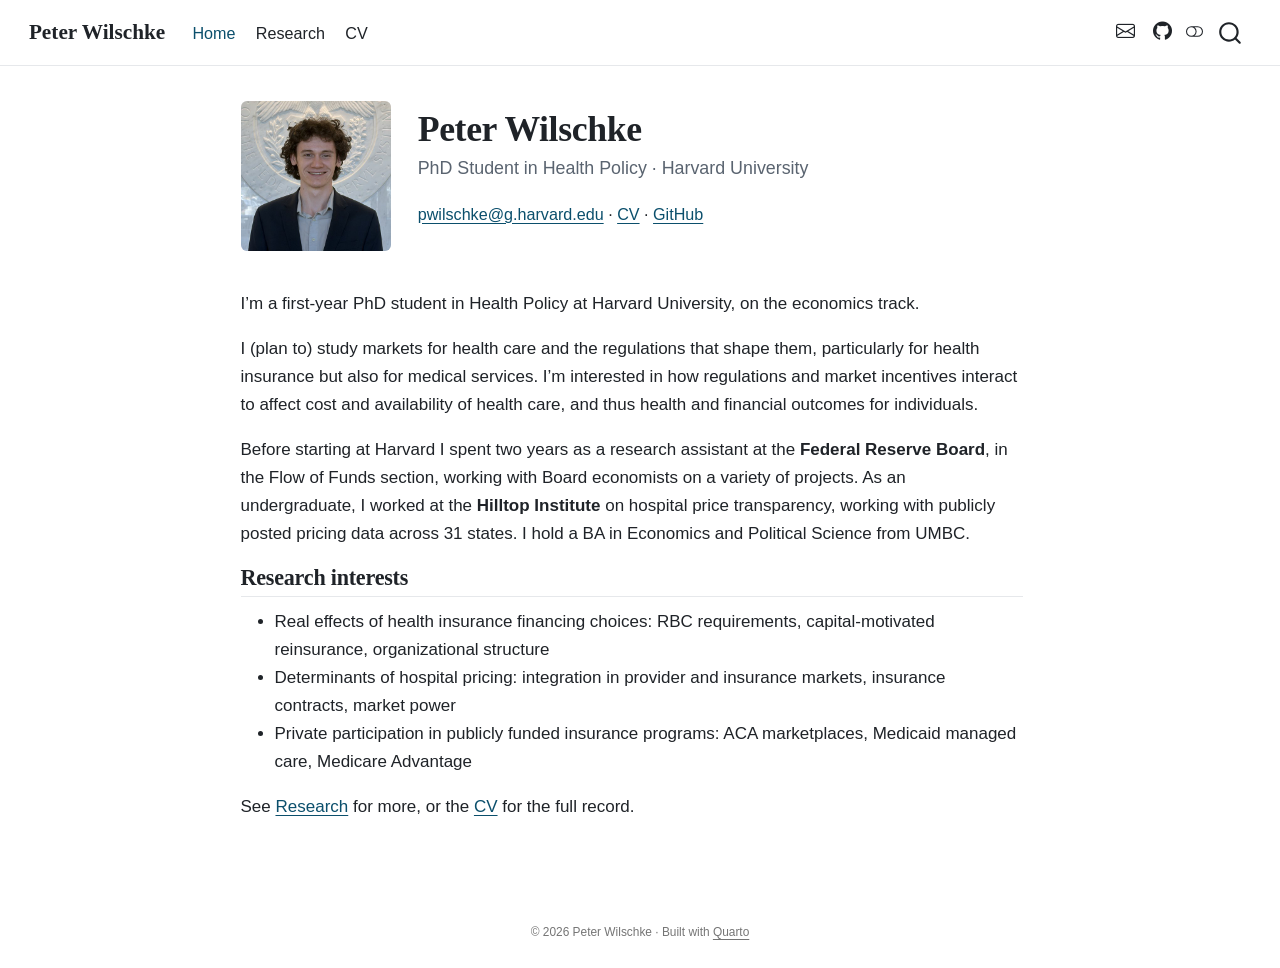
==== commit 8efa8f11: "Add headshot to the home page header Converts the HEIC original to a square, EXIF-stripped assets/he" ====
--- a/docs/index.html
+++ b/docs/index.html
@@ -6,6 +6,7 @@
 
 <meta name="viewport" content="width=device-width, initial-scale=1.0, user-scalable=yes">
 
+<meta name="description" content="PhD student in Health Policy (economics track) at Harvard University.">
 
 <title>Peter Wilschke</title>
 <style>
@@ -40,9 +41,9 @@
 <link href="site_libs/quarto-html/quarto-syntax-highlighting-37eea08aefeeee20ff55810ff984fec1.css" rel="stylesheet" class="quarto-color-scheme-extra" id="quarto-text-highlighting-styles">
 <script src="site_libs/bootstrap/bootstrap.min.js"></script>
 <link href="site_libs/bootstrap/bootstrap-icons.css" rel="stylesheet">
-<link href="site_libs/bootstrap/bootstrap-b8646046e01610fec146c53301347c7c.min.css" rel="stylesheet" append-hash="true" class="quarto-color-scheme" id="quarto-bootstrap" data-mode="light">
-<link href="site_libs/bootstrap/bootstrap-dark-01fea5aeec53563ae94d8b8edf19205c.min.css" rel="stylesheet" append-hash="true" class="quarto-color-scheme quarto-color-alternate" id="quarto-bootstrap" data-mode="dark">
-<link href="site_libs/bootstrap/bootstrap-b8646046e01610fec146c53301347c7c.min.css" rel="stylesheet" append-hash="true" class="quarto-color-scheme-extra" id="quarto-bootstrap" data-mode="light">
+<link href="site_libs/bootstrap/bootstrap-e1cfea4d1bb8809173a7e7ac8c2568d5.min.css" rel="stylesheet" append-hash="true" class="quarto-color-scheme" id="quarto-bootstrap" data-mode="light">
+<link href="site_libs/bootstrap/bootstrap-dark-324556f68a5f362e9bb22d49df4e3504.min.css" rel="stylesheet" append-hash="true" class="quarto-color-scheme quarto-color-alternate" id="quarto-bootstrap" data-mode="dark">
+<link href="site_libs/bootstrap/bootstrap-e1cfea4d1bb8809173a7e7ac8c2568d5.min.css" rel="stylesheet" append-hash="true" class="quarto-color-scheme-extra" id="quarto-bootstrap" data-mode="light">
 <script id="quarto-search-options" type="application/json">{
   "location": "navbar",
   "copy-button": false,
@@ -74,8 +75,10 @@
 
 
 <meta property="og:title" content="Peter Wilschke">
-<meta property="og:description" content="PhD Student in Health Policy · Harvard University">
+<meta property="og:description" content="PhD student in Health Policy (economics track) at Harvard University.">
+<meta property="og:image" content="https://pwilschke.github.io/assets/headshot.jpg">
 <meta property="og:site_name" content="Peter Wilschke">
+<meta property="og:image:alt" content="Peter Wilschke">
 </head>
 
 <body class="nav-fixed fullcontent quarto-light"><script id="quarto-html-before-body" type="application/javascript">
@@ -295,44 +298,36 @@
 <!-- margin-sidebar -->
     
 <!-- main -->
-<main class="content" id="quarto-document-content">
-
-
-<header id="title-block-header" class="quarto-title-block default">
-<div class="quarto-title">
-<h1 class="title">Peter Wilschke</h1>
-<p class="subtitle lead">PhD Student in Health Policy · Harvard University</p>
+<main class="content" id="quarto-document-content"><header id="title-block-header" class="quarto-title-block"></header>
+
+
+
+
+
+<div class="hero">
+<div class="headshot">
+<p><img src="assets/headshot.jpg" class="img-fluid" alt="Peter Wilschke"></p>
 </div>
-
-
-
-<div class="quarto-title-meta">
-
-    
-  
-    
-  </div>
-  
-
-
-</header>
-
-
+<section id="peter-wilschke" class="level1 hero-text">
+<h1>Peter Wilschke</h1>
+<div class="hero-role">
+<p>PhD Student in Health Policy · Harvard University</p>
+</div>
 <div class="contact-row">
 <p><a href="mailto:pwilschke@g.harvard.edu">pwilschke@g.harvard.edu</a> · <a href="./cv.html">CV</a> · <a href="https://github.com/pwilschke">GitHub</a></p>
 </div>
-<p>I am a first-year PhD student in Health Policy at Harvard University, on the economics track.</p>
-<p>I study health insurance markets and the regulations that shape them — how insurers respond to capital requirements, how prices are set and disclosed, and what these mechanisms mean for the cost and availability of coverage.</p>
-<p>Before starting at Harvard I spent two years as a research assistant at the <strong>Federal Reserve Board</strong>, in the Flow of Funds section, working with Board economists on projects spanning insurance pricing, bank lending, and household outcomes. Earlier I worked at the <strong>Hilltop Institute</strong> on hospital price transparency, assembling newly public pricing data across 31 states. I hold a BA in Economics and Political Science from UMBC.</p>
+</section>
+</div>
+<p>I’m a first-year PhD student in Health Policy at Harvard University, on the economics track.</p>
+<p>I (plan to) study markets for health care and the regulations that shape them, particularly for health insurance but also for medical services. I’m interested in how regulations and market incentives interact to affect cost and availability of health care, and thus health and financial outcomes for individuals.</p>
+<p>Before starting at Harvard I spent two years as a research assistant at the <strong>Federal Reserve Board</strong>, in the Flow of Funds section, working with Board economists on a variety of projects. As an undergraduate, I worked at the <strong>Hilltop Institute</strong> on hospital price transparency, working with publicly posted pricing data across 31 states. I hold a BA in Economics and Political Science from UMBC.</p>
 <section id="research-interests" class="level2">
 <h2 data-anchor-id="research-interests">Research interests</h2>
 <div class="interests">
 <ul>
-<li>Health insurance regulation — risk-based capital, reinsurance, medical loss ratios</li>
-<li>ACA exchanges and state reinsurance programs</li>
-<li>Hospital pricing and price transparency</li>
-<li>Medicaid and Medicare managed care</li>
-<li>Applied microeconometrics: bunching and kink designs, event studies</li>
+<li>Real effects of health insurance financing choices: RBC requirements, capital-motivated reinsurance, organizational structure</li>
+<li>Determinants of hospital pricing: integration in provider and insurance markets, insurance contracts, market power</li>
+<li>Private participation in publicly funded insurance programs: ACA marketplaces, Medicaid managed care, Medicare Advantage</li>
 </ul>
 </div>
 <p>See <a href="./research.html">Research</a> for more, or the <a href="./cv.html">CV</a> for the full record.</p>
